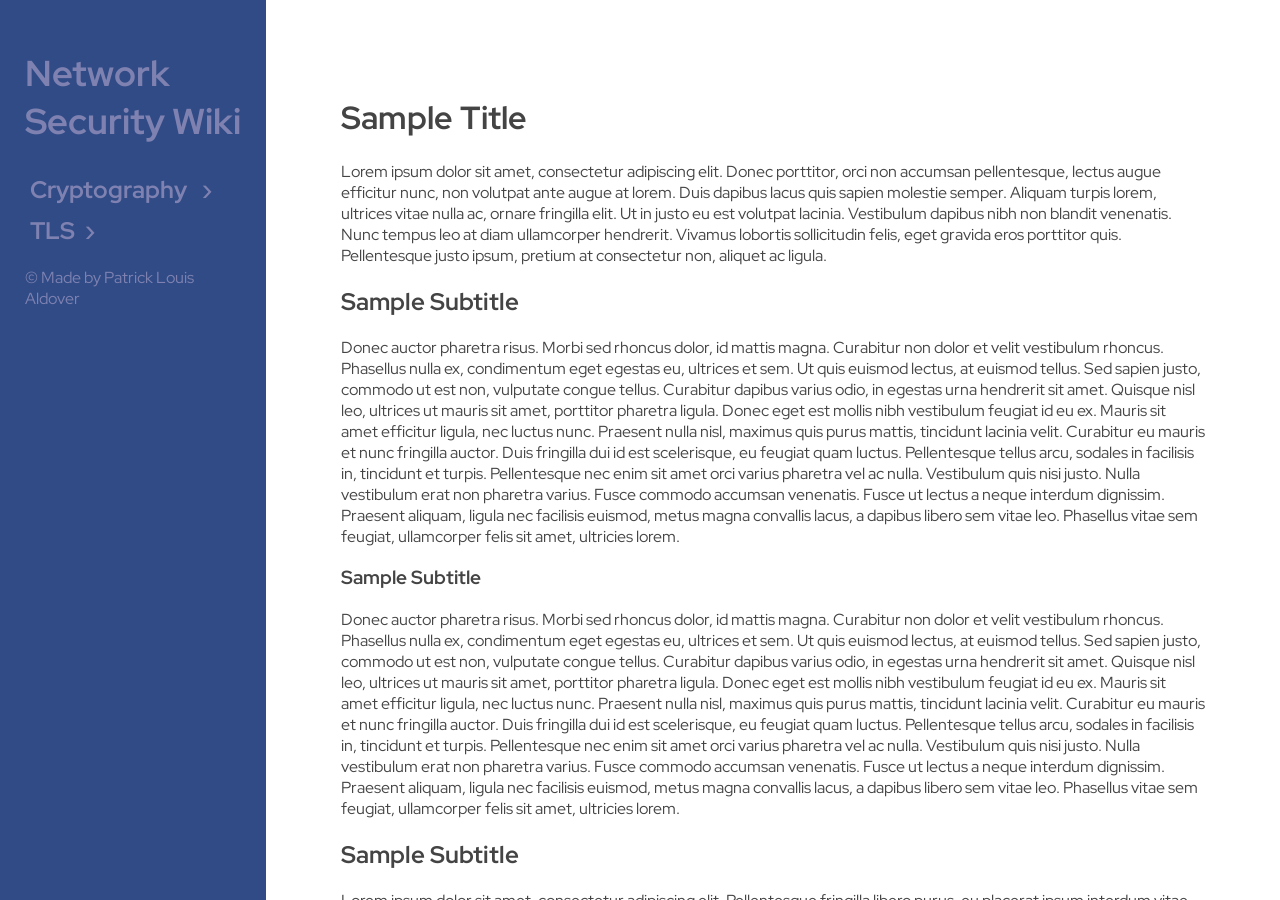
==== html/index.html @ 15b1c998 "Init" ====
<!DOCTYPE html>
<html>
    <head>
        <link rel="stylesheet" href="https://fonts.googleapis.com/css?family=Red+Hat+Display">
        <link rel="stylesheet" href="../css/style.css">
    </head>
    <body>
        <div class="window">
            <div class="side-bar">
                <h1>Network Security Wiki</h1>
                <nav>
                    <ul>
                        <li><a class="section" href="#" value="cryptography">Cryptography &nbsp; <span class="section-opener hide">&#8250;</span></a>
                            <div class="subsections hide" id="subsections-cryptography">
                                <ul>
                                    <li class="subsection"><a href="#">Security Definitions</a></li>
                                    <li class="subsection"><a href="#">Symmetric Cryptography</a></li>
                                    <li class="subsection"><a href="#">Asymmetric Cryptography</a></li>
                                </ul>
                            </div>
                        </li>
                        <li><a class="section" href="#" value="tls"> TLS &nbsp;<span class="section-opener hide">&#8250;</span></a>
                            <div class="subsections hide" id="subsections-tls">
                                <ul>
                                    <li class="subsection"><a href="#">TLS 1.2 and earlier</a></li>
                                    <li class="subsection"><a href="#">TLS 1.3</a></li>
                                </ul>
                            </div>
                        </li>
                    </ul>
                </nav>
                <span class="credits">© Made by Patrick Louis Aldover</span>
            </div>
            <div class="contents">
                <h1>Sample Title</h1>
                Lorem ipsum dolor sit amet, consectetur adipiscing elit. Donec porttitor, orci non accumsan pellentesque, lectus augue efficitur nunc, non volutpat ante augue at lorem. Duis dapibus lacus quis sapien molestie semper. Aliquam turpis lorem, ultrices vitae nulla ac, ornare fringilla elit. Ut in justo eu est volutpat lacinia. Vestibulum dapibus nibh non blandit venenatis. Nunc tempus leo at diam ullamcorper hendrerit. Vivamus lobortis sollicitudin felis, eget gravida eros porttitor quis. Pellentesque justo ipsum, pretium at consectetur non, aliquet ac ligula.

                <h2>Sample Subtitle</h2>
                Donec auctor pharetra risus. Morbi sed rhoncus dolor, id mattis magna. Curabitur non dolor et velit vestibulum rhoncus. Phasellus nulla ex, condimentum eget egestas eu, ultrices et sem. Ut quis euismod lectus, at euismod tellus. Sed sapien justo, commodo ut est non, vulputate congue tellus. Curabitur dapibus varius odio, in egestas urna hendrerit sit amet. Quisque nisl leo, ultrices ut mauris sit amet, porttitor pharetra ligula. Donec eget est mollis nibh vestibulum feugiat id eu ex. Mauris sit amet efficitur ligula, nec luctus nunc. Praesent nulla nisl, maximus quis purus mattis, tincidunt lacinia velit. Curabitur eu mauris et nunc fringilla auctor. Duis fringilla dui id est scelerisque, eu feugiat quam luctus. Pellentesque tellus arcu, sodales in facilisis in, tincidunt et turpis.

                Pellentesque nec enim sit amet orci varius pharetra vel ac nulla. Vestibulum quis nisi justo. Nulla vestibulum erat non pharetra varius. Fusce commodo accumsan venenatis. Fusce ut lectus a neque interdum dignissim. Praesent aliquam, ligula nec facilisis euismod, metus magna convallis lacus, a dapibus libero sem vitae leo. Phasellus vitae sem feugiat, ullamcorper felis sit amet, ultricies lorem.

                <h3>Sample Subtitle</h3>
                Donec auctor pharetra risus. Morbi sed rhoncus dolor, id mattis magna. Curabitur non dolor et velit vestibulum rhoncus. Phasellus nulla ex, condimentum eget egestas eu, ultrices et sem. Ut quis euismod lectus, at euismod tellus. Sed sapien justo, commodo ut est non, vulputate congue tellus. Curabitur dapibus varius odio, in egestas urna hendrerit sit amet. Quisque nisl leo, ultrices ut mauris sit amet, porttitor pharetra ligula. Donec eget est mollis nibh vestibulum feugiat id eu ex. Mauris sit amet efficitur ligula, nec luctus nunc. Praesent nulla nisl, maximus quis purus mattis, tincidunt lacinia velit. Curabitur eu mauris et nunc fringilla auctor. Duis fringilla dui id est scelerisque, eu feugiat quam luctus. Pellentesque tellus arcu, sodales in facilisis in, tincidunt et turpis.

                Pellentesque nec enim sit amet orci varius pharetra vel ac nulla. Vestibulum quis nisi justo. Nulla vestibulum erat non pharetra varius. Fusce commodo accumsan venenatis. Fusce ut lectus a neque interdum dignissim. Praesent aliquam, ligula nec facilisis euismod, metus magna convallis lacus, a dapibus libero sem vitae leo. Phasellus vitae sem feugiat, ullamcorper felis sit amet, ultricies lorem.

                <h2>Sample Subtitle</h2>
                Lorem ipsum dolor sit amet, consectetur adipiscing elit. Pellentesque fringilla libero purus, eu placerat ipsum interdum vitae. Aliquam ac lectus finibus, iaculis dui eget, ultricies nunc. Suspendisse venenatis id quam nec placerat. Donec ut quam et massa ultricies pharetra vitae at est. Aliquam vel nulla pulvinar, euismod lectus in, tempus nibh. Suspendisse ultrices nulla ultricies, euismod est eget, consectetur eros. Phasellus pharetra magna ut erat vestibulum tristique. Mauris accumsan, massa quis feugiat porta, metus eros congue sem, non dictum massa orci a nisi.

                Etiam dictum ac ex eget vulputate. Vivamus mattis mauris at lobortis suscipit. Donec felis tellus, tincidunt quis turpis non, varius sagittis lorem. Aliquam in viverra odio. Duis ut tellus tellus. Aliquam erat volutpat. Quisque sit amet nisl purus.

                Nullam tristique massa elementum leo vehicula, et volutpat leo facilisis. Maecenas ac sodales enim. Ut risus dolor, maximus vitae odio ut, venenatis ullamcorper quam. Quisque hendrerit erat a hendrerit tempus. Sed interdum faucibus nibh, sit amet ullamcorper nunc. Proin ex eros, varius ullamcorper porttitor vel, malesuada hendrerit sapien. Ut eget volutpat dolor, vitae lobortis arcu.

                Cras hendrerit tincidunt purus, vitae rhoncus felis pulvinar nec. Etiam in arcu gravida, vulputate ligula tincidunt, tincidunt nibh. Praesent sagittis leo a gravida vulputate. Quisque nec mi velit. Cras at erat vitae lectus mollis luctus id non augue. Morbi tristique ornare mattis. Ut suscipit nibh nec mi varius, vitae pharetra leo pellentesque. Vivamus molestie ligula eget iaculis interdum. Ut accumsan purus a porttitor interdum. Curabitur convallis tellus nec tempor sodales. Morbi velit orci, porta in nibh id, consequat vehicula eros. Vestibulum ullamcorper scelerisque massa vulputate cursus. Donec feugiat risus id tellus pretium, eu viverra lacus pellentesque.

                Nunc quis leo risus. Praesent finibus maximus metus, ut suscipit metus venenatis id. Vestibulum elementum id diam a ornare. Nulla faucibus elit sit amet elit venenatis vestibulum. Nunc luctus elit sit amet purus sodales rhoncus. Duis scelerisque augue orci, nec vulputate arcu lacinia quis. Pellentesque fermentum leo non urna egestas, ac dictum est accumsan.

                Quisque porta, sem ac ornare bibendum, nulla arcu facilisis neque, eget varius felis mauris ut leo. Nulla facilisi. Sed massa ipsum, feugiat id lacinia ut, pretium sed odio. Integer lorem nisl, tincidunt quis hendrerit laoreet, bibendum ac risus. Phasellus nec mattis metus, vel ultrices magna. Nam porta sollicitudin laoreet. Nam et neque odio. Pellentesque cursus nulla eu luctus elementum. Donec felis sapien, tristique ut sapien sed, tincidunt laoreet libero. Ut pharetra auctor ipsum. Praesent semper at mi at luctus. Nulla consequat metus sed egestas iaculis. Sed pretium pretium justo lacinia cursus.

                Proin pretium tempor arcu, vel convallis nunc volutpat eget. Pellentesque nisi erat, imperdiet ac quam at, faucibus pretium augue. Sed vitae commodo nisi. Cras tortor magna, interdum nec commodo eget, convallis nec ligula. Curabitur sit amet fringilla mi. Praesent egestas, elit convallis congue molestie, magna purus vestibulum diam, eget imperdiet odio urna eget magna. Pellentesque sit amet metus ut ex malesuada molestie. Curabitur aliquet lacinia ornare. Vivamus fermentum, quam nec tempus interdum, mauris ante pharetra mauris, non gravida ante lacus in risus.

                Praesent pharetra ut neque varius vestibulum. Ut ac lorem felis. Aliquam eget mollis tortor. Quisque justo diam, posuere eget elit quis, sodales lobortis ante. Vivamus eget sagittis mauris, vitae efficitur ligula. Sed ac lorem tincidunt, tempor massa sit amet, vulputate sapien. Donec varius massa quam, nec viverra lectus tempor eu. Aenean vitae nulla vitae dui facilisis imperdiet eget at magna. Vivamus accumsan suscipit dapibus. In nec leo urna. Maecenas eu magna eget tortor lacinia placerat eget id erat. Ut condimentum diam rutrum ligula dignissim ornare. Etiam blandit tellus neque, interdum semper lorem vulputate non.

                Donec ultrices eget quam eget pretium. Proin lobortis nulla a ex ultricies, eu vulputate velit molestie. Vestibulum dignissim eu elit vitae accumsan. Cras tempus turpis risus. Integer ex leo, tristique quis rutrum vitae, gravida at magna. Vestibulum urna neque, facilisis id pharetra in, semper quis augue. Duis in sapien vel magna mollis porta. Vivamus vulputate tristique nisl. Donec vitae justo sed turpis lacinia consequat. Donec aliquam nulla nulla, id maximus ante maximus at. Sed pretium pulvinar nulla, euismod vestibulum quam tristique eu. Phasellus pretium mollis mollis. Aenean varius ipsum sed dictum congue. Vestibulum accumsan feugiat turpis quis consequat.

                Fusce vitae rutrum nisl. Aenean convallis ut risus et eleifend. Donec id velit ut mi placerat faucibus. Suspendisse varius aliquet leo, in ultricies nulla finibus vitae. Proin fermentum augue at libero pellentesque facilisis. Aliquam dignissim est risus, in bibendum erat sagittis vitae. Praesent gravida risus sed porttitor pellentesque. Quisque maximus vulputate velit, ac vestibulum orci euismod vel. Quisque erat eros, convallis dignissim ex quis, fringilla iaculis est. Vivamus id auctor tellus.
                
                <h3>Sample Subtitle</h3>
                Donec auctor pharetra risus. Morbi sed rhoncus dolor, id mattis magna. Curabitur non dolor et velit vestibulum rhoncus. Phasellus nulla ex, condimentum eget egestas eu, ultrices et sem. Ut quis euismod lectus, at euismod tellus. Sed sapien justo, commodo ut est non, vulputate congue tellus. Curabitur dapibus varius odio, in egestas urna hendrerit sit amet. Quisque nisl leo, ultrices ut mauris sit amet, porttitor pharetra ligula. Donec eget est mollis nibh vestibulum feugiat id eu ex. Mauris sit amet efficitur ligula, nec luctus nunc. Praesent nulla nisl, maximus quis purus mattis, tincidunt lacinia velit. Curabitur eu mauris et nunc fringilla auctor. Duis fringilla dui id est scelerisque, eu feugiat quam luctus. Pellentesque tellus arcu, sodales in facilisis in, tincidunt et turpis.

                Pellentesque nec enim sit amet orci varius pharetra vel ac nulla. Vestibulum quis nisi justo. Nulla vestibulum erat non pharetra varius. Fusce commodo accumsan venenatis. Fusce ut lectus a neque interdum dignissim. Praesent aliquam, ligula nec facilisis euismod, metus magna convallis lacus, a dapibus libero sem vitae leo. Phasellus vitae sem feugiat, ullamcorper felis sit amet, ultricies lorem.

                <h3>Sample Subtitle</h3>
                Donec auctor pharetra risus. Morbi sed rhoncus dolor, id mattis magna. Curabitur non dolor et velit vestibulum rhoncus. Phasellus nulla ex, condimentum eget egestas eu, ultrices et sem. Ut quis euismod lectus, at euismod tellus. Sed sapien justo, commodo ut est non, vulputate congue tellus. Curabitur dapibus varius odio, in egestas urna hendrerit sit amet. Quisque nisl leo, ultrices ut mauris sit amet, porttitor pharetra ligula. Donec eget est mollis nibh vestibulum feugiat id eu ex. Mauris sit amet efficitur ligula, nec luctus nunc. Praesent nulla nisl, maximus quis purus mattis, tincidunt lacinia velit. Curabitur eu mauris et nunc fringilla auctor. Duis fringilla dui id est scelerisque, eu feugiat quam luctus. Pellentesque tellus arcu, sodales in facilisis in, tincidunt et turpis.

                Pellentesque nec enim sit amet orci varius pharetra vel ac nulla. Vestibulum quis nisi justo. Nulla vestibulum erat non pharetra varius. Fusce commodo accumsan venenatis. Fusce ut lectus a neque interdum dignissim. Praesent aliquam, ligula nec facilisis euismod, metus magna convallis lacus, a dapibus libero sem vitae leo. Phasellus vitae sem feugiat, ullamcorper felis sit amet, ultricies lorem.


            </div>
        </div>

        <script src="../js/script.js"></script>
    </body>
</html>
---- css/style.css ----
html {
    margin: 0;
}

body {
    font-family: "Red Hat Display", sans-serif;
    padding: 0; 
    margin: 0;
}

.window {
    display: flex;
    height: 100vh; 
}

.side-bar {
    flex: 20%;
    color: rgb(127, 130, 177);
    background-color: rgb(48, 75, 134);
    padding: 25px;
}

.side-bar h1 {
    font-weight: bolder;
    font-size: 36px;
}

nav ul{
    padding: 0px;
    list-style-type: none;
}

nav ul li {
    font-weight: bolder;
    font-size: 24px;
    padding: 5px;
}

.side-bar a:link, .side-bar a:visited {
    color: rgb(127, 130, 177);
    text-decoration: none;
}

.side-bar nav a:hover, .side-bar nav a:active {
    color: rgb(255, 255, 255);
    text-decoration: none;
    transform: scale(2);
}

.subsections {
    overflow: hidden;
    transition: height 0.2s ease-out;
}

.section-opener {
    display: inline-block;
    transition: all 0.1s ease-out;
}
.section-opener.hide {
    transform: rotate(0deg);
}

.section-opener.show {
    transform: rotate(90deg);
}

.subsections.hide {
    height: 0;
  }
  
.subsections.show {
    height: var(--openHeight);
}

.subsection {
    padding: 8px 20px;
    font-size: 18px;
    list-style-type: none;
}

.contents {
    flex: 80%;
    overflow: auto;
    padding: 75px;
    color: rgb(68, 68, 68);
}
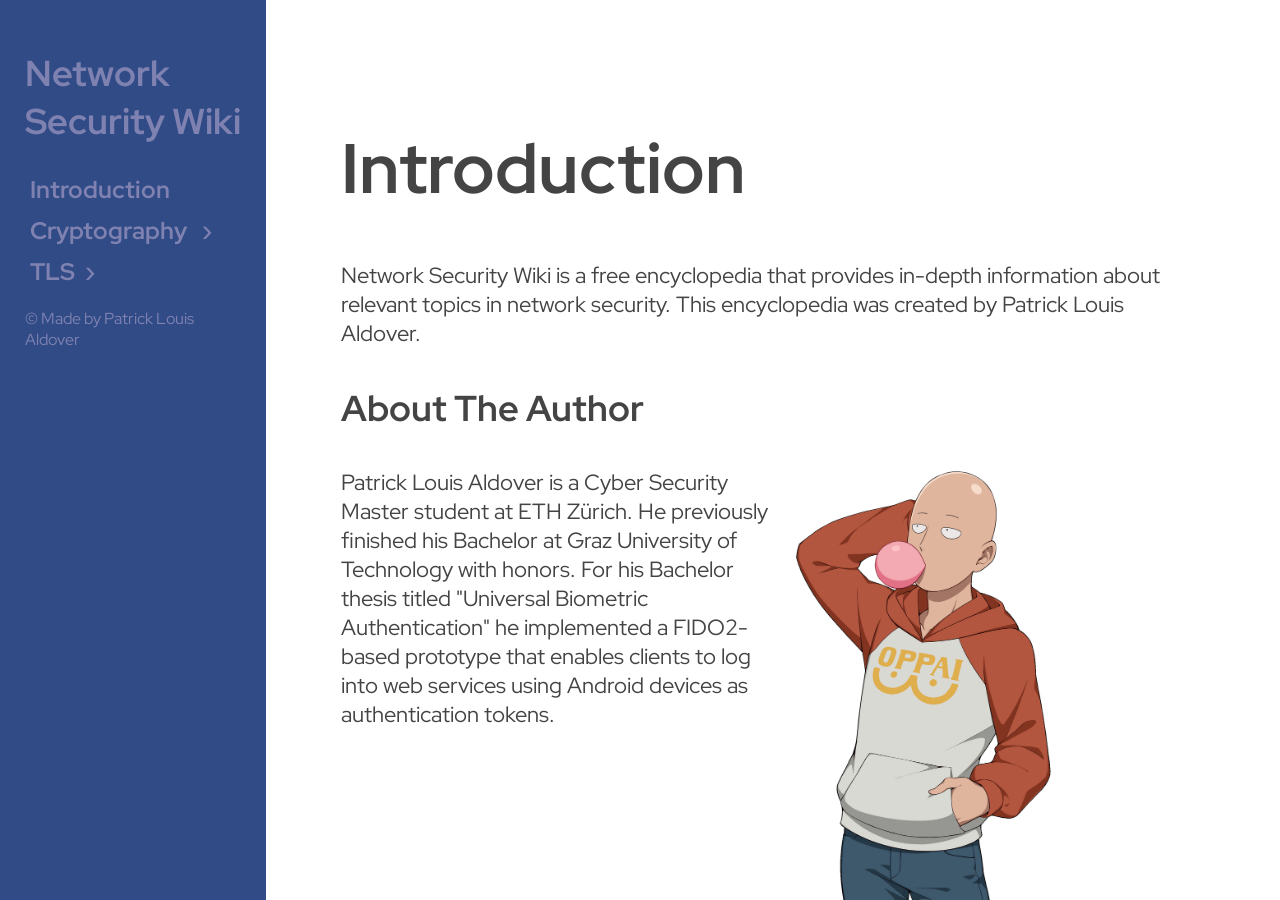
==== commit 6a2119ab: "Started with TLS chapter" ====
--- a/html/index.html
+++ b/html/index.html
@@ -10,6 +10,8 @@
                 <h1>Network Security Wiki</h1>
                 <nav>
                     <ul>
+                        <li><a class="section" href="" value="introduction">Introduction</a>
+                        </li>
                         <li><a class="section" href="#" value="cryptography">Cryptography &nbsp; <span class="section-opener hide">&#8250;</span></a>
                             <div class="subsections hide" id="subsections-cryptography">
                                 <ul>
@@ -22,8 +24,8 @@
                         <li><a class="section" href="#" value="tls"> TLS &nbsp;<span class="section-opener hide">&#8250;</span></a>
                             <div class="subsections hide" id="subsections-tls">
                                 <ul>
-                                    <li class="subsection"><a href="#">TLS 1.2 and earlier</a></li>
-                                    <li class="subsection"><a href="#">TLS 1.3</a></li>
+                                    <li class="subsection"><a href="tls.html">TLS 1.2 and earlier</a></li>
+                                    <li class="subsection"><a href="tls.html">TLS 1.3</a></li>
                                 </ul>
                             </div>
                         </li>
@@ -31,52 +33,23 @@
                 </nav>
                 <span class="credits">© Made by Patrick Louis Aldover</span>
             </div>
+
             <div class="contents">
-                <h1>Sample Title</h1>
-                Lorem ipsum dolor sit amet, consectetur adipiscing elit. Donec porttitor, orci non accumsan pellentesque, lectus augue efficitur nunc, non volutpat ante augue at lorem. Duis dapibus lacus quis sapien molestie semper. Aliquam turpis lorem, ultrices vitae nulla ac, ornare fringilla elit. Ut in justo eu est volutpat lacinia. Vestibulum dapibus nibh non blandit venenatis. Nunc tempus leo at diam ullamcorper hendrerit. Vivamus lobortis sollicitudin felis, eget gravida eros porttitor quis. Pellentesque justo ipsum, pretium at consectetur non, aliquet ac ligula.
-
-                <h2>Sample Subtitle</h2>
-                Donec auctor pharetra risus. Morbi sed rhoncus dolor, id mattis magna. Curabitur non dolor et velit vestibulum rhoncus. Phasellus nulla ex, condimentum eget egestas eu, ultrices et sem. Ut quis euismod lectus, at euismod tellus. Sed sapien justo, commodo ut est non, vulputate congue tellus. Curabitur dapibus varius odio, in egestas urna hendrerit sit amet. Quisque nisl leo, ultrices ut mauris sit amet, porttitor pharetra ligula. Donec eget est mollis nibh vestibulum feugiat id eu ex. Mauris sit amet efficitur ligula, nec luctus nunc. Praesent nulla nisl, maximus quis purus mattis, tincidunt lacinia velit. Curabitur eu mauris et nunc fringilla auctor. Duis fringilla dui id est scelerisque, eu feugiat quam luctus. Pellentesque tellus arcu, sodales in facilisis in, tincidunt et turpis.
-
-                Pellentesque nec enim sit amet orci varius pharetra vel ac nulla. Vestibulum quis nisi justo. Nulla vestibulum erat non pharetra varius. Fusce commodo accumsan venenatis. Fusce ut lectus a neque interdum dignissim. Praesent aliquam, ligula nec facilisis euismod, metus magna convallis lacus, a dapibus libero sem vitae leo. Phasellus vitae sem feugiat, ullamcorper felis sit amet, ultricies lorem.
-
-                <h3>Sample Subtitle</h3>
-                Donec auctor pharetra risus. Morbi sed rhoncus dolor, id mattis magna. Curabitur non dolor et velit vestibulum rhoncus. Phasellus nulla ex, condimentum eget egestas eu, ultrices et sem. Ut quis euismod lectus, at euismod tellus. Sed sapien justo, commodo ut est non, vulputate congue tellus. Curabitur dapibus varius odio, in egestas urna hendrerit sit amet. Quisque nisl leo, ultrices ut mauris sit amet, porttitor pharetra ligula. Donec eget est mollis nibh vestibulum feugiat id eu ex. Mauris sit amet efficitur ligula, nec luctus nunc. Praesent nulla nisl, maximus quis purus mattis, tincidunt lacinia velit. Curabitur eu mauris et nunc fringilla auctor. Duis fringilla dui id est scelerisque, eu feugiat quam luctus. Pellentesque tellus arcu, sodales in facilisis in, tincidunt et turpis.
-
-                Pellentesque nec enim sit amet orci varius pharetra vel ac nulla. Vestibulum quis nisi justo. Nulla vestibulum erat non pharetra varius. Fusce commodo accumsan venenatis. Fusce ut lectus a neque interdum dignissim. Praesent aliquam, ligula nec facilisis euismod, metus magna convallis lacus, a dapibus libero sem vitae leo. Phasellus vitae sem feugiat, ullamcorper felis sit amet, ultricies lorem.
-
-                <h2>Sample Subtitle</h2>
-                Lorem ipsum dolor sit amet, consectetur adipiscing elit. Pellentesque fringilla libero purus, eu placerat ipsum interdum vitae. Aliquam ac lectus finibus, iaculis dui eget, ultricies nunc. Suspendisse venenatis id quam nec placerat. Donec ut quam et massa ultricies pharetra vitae at est. Aliquam vel nulla pulvinar, euismod lectus in, tempus nibh. Suspendisse ultrices nulla ultricies, euismod est eget, consectetur eros. Phasellus pharetra magna ut erat vestibulum tristique. Mauris accumsan, massa quis feugiat porta, metus eros congue sem, non dictum massa orci a nisi.
-
-                Etiam dictum ac ex eget vulputate. Vivamus mattis mauris at lobortis suscipit. Donec felis tellus, tincidunt quis turpis non, varius sagittis lorem. Aliquam in viverra odio. Duis ut tellus tellus. Aliquam erat volutpat. Quisque sit amet nisl purus.
-
-                Nullam tristique massa elementum leo vehicula, et volutpat leo facilisis. Maecenas ac sodales enim. Ut risus dolor, maximus vitae odio ut, venenatis ullamcorper quam. Quisque hendrerit erat a hendrerit tempus. Sed interdum faucibus nibh, sit amet ullamcorper nunc. Proin ex eros, varius ullamcorper porttitor vel, malesuada hendrerit sapien. Ut eget volutpat dolor, vitae lobortis arcu.
-
-                Cras hendrerit tincidunt purus, vitae rhoncus felis pulvinar nec. Etiam in arcu gravida, vulputate ligula tincidunt, tincidunt nibh. Praesent sagittis leo a gravida vulputate. Quisque nec mi velit. Cras at erat vitae lectus mollis luctus id non augue. Morbi tristique ornare mattis. Ut suscipit nibh nec mi varius, vitae pharetra leo pellentesque. Vivamus molestie ligula eget iaculis interdum. Ut accumsan purus a porttitor interdum. Curabitur convallis tellus nec tempor sodales. Morbi velit orci, porta in nibh id, consequat vehicula eros. Vestibulum ullamcorper scelerisque massa vulputate cursus. Donec feugiat risus id tellus pretium, eu viverra lacus pellentesque.
-
-                Nunc quis leo risus. Praesent finibus maximus metus, ut suscipit metus venenatis id. Vestibulum elementum id diam a ornare. Nulla faucibus elit sit amet elit venenatis vestibulum. Nunc luctus elit sit amet purus sodales rhoncus. Duis scelerisque augue orci, nec vulputate arcu lacinia quis. Pellentesque fermentum leo non urna egestas, ac dictum est accumsan.
-
-                Quisque porta, sem ac ornare bibendum, nulla arcu facilisis neque, eget varius felis mauris ut leo. Nulla facilisi. Sed massa ipsum, feugiat id lacinia ut, pretium sed odio. Integer lorem nisl, tincidunt quis hendrerit laoreet, bibendum ac risus. Phasellus nec mattis metus, vel ultrices magna. Nam porta sollicitudin laoreet. Nam et neque odio. Pellentesque cursus nulla eu luctus elementum. Donec felis sapien, tristique ut sapien sed, tincidunt laoreet libero. Ut pharetra auctor ipsum. Praesent semper at mi at luctus. Nulla consequat metus sed egestas iaculis. Sed pretium pretium justo lacinia cursus.
-
-                Proin pretium tempor arcu, vel convallis nunc volutpat eget. Pellentesque nisi erat, imperdiet ac quam at, faucibus pretium augue. Sed vitae commodo nisi. Cras tortor magna, interdum nec commodo eget, convallis nec ligula. Curabitur sit amet fringilla mi. Praesent egestas, elit convallis congue molestie, magna purus vestibulum diam, eget imperdiet odio urna eget magna. Pellentesque sit amet metus ut ex malesuada molestie. Curabitur aliquet lacinia ornare. Vivamus fermentum, quam nec tempus interdum, mauris ante pharetra mauris, non gravida ante lacus in risus.
-
-                Praesent pharetra ut neque varius vestibulum. Ut ac lorem felis. Aliquam eget mollis tortor. Quisque justo diam, posuere eget elit quis, sodales lobortis ante. Vivamus eget sagittis mauris, vitae efficitur ligula. Sed ac lorem tincidunt, tempor massa sit amet, vulputate sapien. Donec varius massa quam, nec viverra lectus tempor eu. Aenean vitae nulla vitae dui facilisis imperdiet eget at magna. Vivamus accumsan suscipit dapibus. In nec leo urna. Maecenas eu magna eget tortor lacinia placerat eget id erat. Ut condimentum diam rutrum ligula dignissim ornare. Etiam blandit tellus neque, interdum semper lorem vulputate non.
-
-                Donec ultrices eget quam eget pretium. Proin lobortis nulla a ex ultricies, eu vulputate velit molestie. Vestibulum dignissim eu elit vitae accumsan. Cras tempus turpis risus. Integer ex leo, tristique quis rutrum vitae, gravida at magna. Vestibulum urna neque, facilisis id pharetra in, semper quis augue. Duis in sapien vel magna mollis porta. Vivamus vulputate tristique nisl. Donec vitae justo sed turpis lacinia consequat. Donec aliquam nulla nulla, id maximus ante maximus at. Sed pretium pulvinar nulla, euismod vestibulum quam tristique eu. Phasellus pretium mollis mollis. Aenean varius ipsum sed dictum congue. Vestibulum accumsan feugiat turpis quis consequat.
-
-                Fusce vitae rutrum nisl. Aenean convallis ut risus et eleifend. Donec id velit ut mi placerat faucibus. Suspendisse varius aliquet leo, in ultricies nulla finibus vitae. Proin fermentum augue at libero pellentesque facilisis. Aliquam dignissim est risus, in bibendum erat sagittis vitae. Praesent gravida risus sed porttitor pellentesque. Quisque maximus vulputate velit, ac vestibulum orci euismod vel. Quisque erat eros, convallis dignissim ex quis, fringilla iaculis est. Vivamus id auctor tellus.
+                <h1>Introduction</h1>
+                Network Security Wiki is a free encyclopedia that provides in-depth information about relevant topics in network security.  
+                This encyclopedia was created by Patrick Louis Aldover.
                 
-                <h3>Sample Subtitle</h3>
-                Donec auctor pharetra risus. Morbi sed rhoncus dolor, id mattis magna. Curabitur non dolor et velit vestibulum rhoncus. Phasellus nulla ex, condimentum eget egestas eu, ultrices et sem. Ut quis euismod lectus, at euismod tellus. Sed sapien justo, commodo ut est non, vulputate congue tellus. Curabitur dapibus varius odio, in egestas urna hendrerit sit amet. Quisque nisl leo, ultrices ut mauris sit amet, porttitor pharetra ligula. Donec eget est mollis nibh vestibulum feugiat id eu ex. Mauris sit amet efficitur ligula, nec luctus nunc. Praesent nulla nisl, maximus quis purus mattis, tincidunt lacinia velit. Curabitur eu mauris et nunc fringilla auctor. Duis fringilla dui id est scelerisque, eu feugiat quam luctus. Pellentesque tellus arcu, sodales in facilisis in, tincidunt et turpis.
-
-                Pellentesque nec enim sit amet orci varius pharetra vel ac nulla. Vestibulum quis nisi justo. Nulla vestibulum erat non pharetra varius. Fusce commodo accumsan venenatis. Fusce ut lectus a neque interdum dignissim. Praesent aliquam, ligula nec facilisis euismod, metus magna convallis lacus, a dapibus libero sem vitae leo. Phasellus vitae sem feugiat, ullamcorper felis sit amet, ultricies lorem.
-
-                <h3>Sample Subtitle</h3>
-                Donec auctor pharetra risus. Morbi sed rhoncus dolor, id mattis magna. Curabitur non dolor et velit vestibulum rhoncus. Phasellus nulla ex, condimentum eget egestas eu, ultrices et sem. Ut quis euismod lectus, at euismod tellus. Sed sapien justo, commodo ut est non, vulputate congue tellus. Curabitur dapibus varius odio, in egestas urna hendrerit sit amet. Quisque nisl leo, ultrices ut mauris sit amet, porttitor pharetra ligula. Donec eget est mollis nibh vestibulum feugiat id eu ex. Mauris sit amet efficitur ligula, nec luctus nunc. Praesent nulla nisl, maximus quis purus mattis, tincidunt lacinia velit. Curabitur eu mauris et nunc fringilla auctor. Duis fringilla dui id est scelerisque, eu feugiat quam luctus. Pellentesque tellus arcu, sodales in facilisis in, tincidunt et turpis.
-
-                Pellentesque nec enim sit amet orci varius pharetra vel ac nulla. Vestibulum quis nisi justo. Nulla vestibulum erat non pharetra varius. Fusce commodo accumsan venenatis. Fusce ut lectus a neque interdum dignissim. Praesent aliquam, ligula nec facilisis euismod, metus magna convallis lacus, a dapibus libero sem vitae leo. Phasellus vitae sem feugiat, ullamcorper felis sit amet, ultricies lorem.
-
-
+                <h3>About The Author</h3>
+                <div class="content-wrapper">
+                    <div class="content-2">
+                        Patrick Louis Aldover is a Cyber Security Master student at ETH Zürich. 
+                        He previously finished his Bachelor at Graz University of Technology with honors. 
+                        For his Bachelor thesis titled "Universal Biometric Authentication" he implemented a FIDO2-based prototype that enables clients to log into web services using Android devices as authentication tokens.          
+                    </div>
+                    <div class="content-2">
+                        <img src="../img/profile.png" width="300px">
+                    </div>
+                </div>
             </div>
         </div>
 
--- a/css/style.css
+++ b/css/style.css
@@ -44,7 +44,6 @@
 .side-bar nav a:hover, .side-bar nav a:active {
     color: rgb(255, 255, 255);
     text-decoration: none;
-    transform: scale(2);
 }
 
 .subsections {
@@ -83,4 +82,26 @@
     overflow: auto;
     padding: 75px;
     color: rgb(68, 68, 68);
+    font-size: 22px;
+}
+
+.contents h1 {
+    font-size: 70px;
+}
+
+.contents h2 {
+    font-size: 48px;
+}
+
+.contents h3 {
+    font-size: 36px;
+}
+
+.content-wrapper {
+    display: flex;
+    justify-content: center;
+}
+
+.content-2 {
+    flex: 50%;
 }
